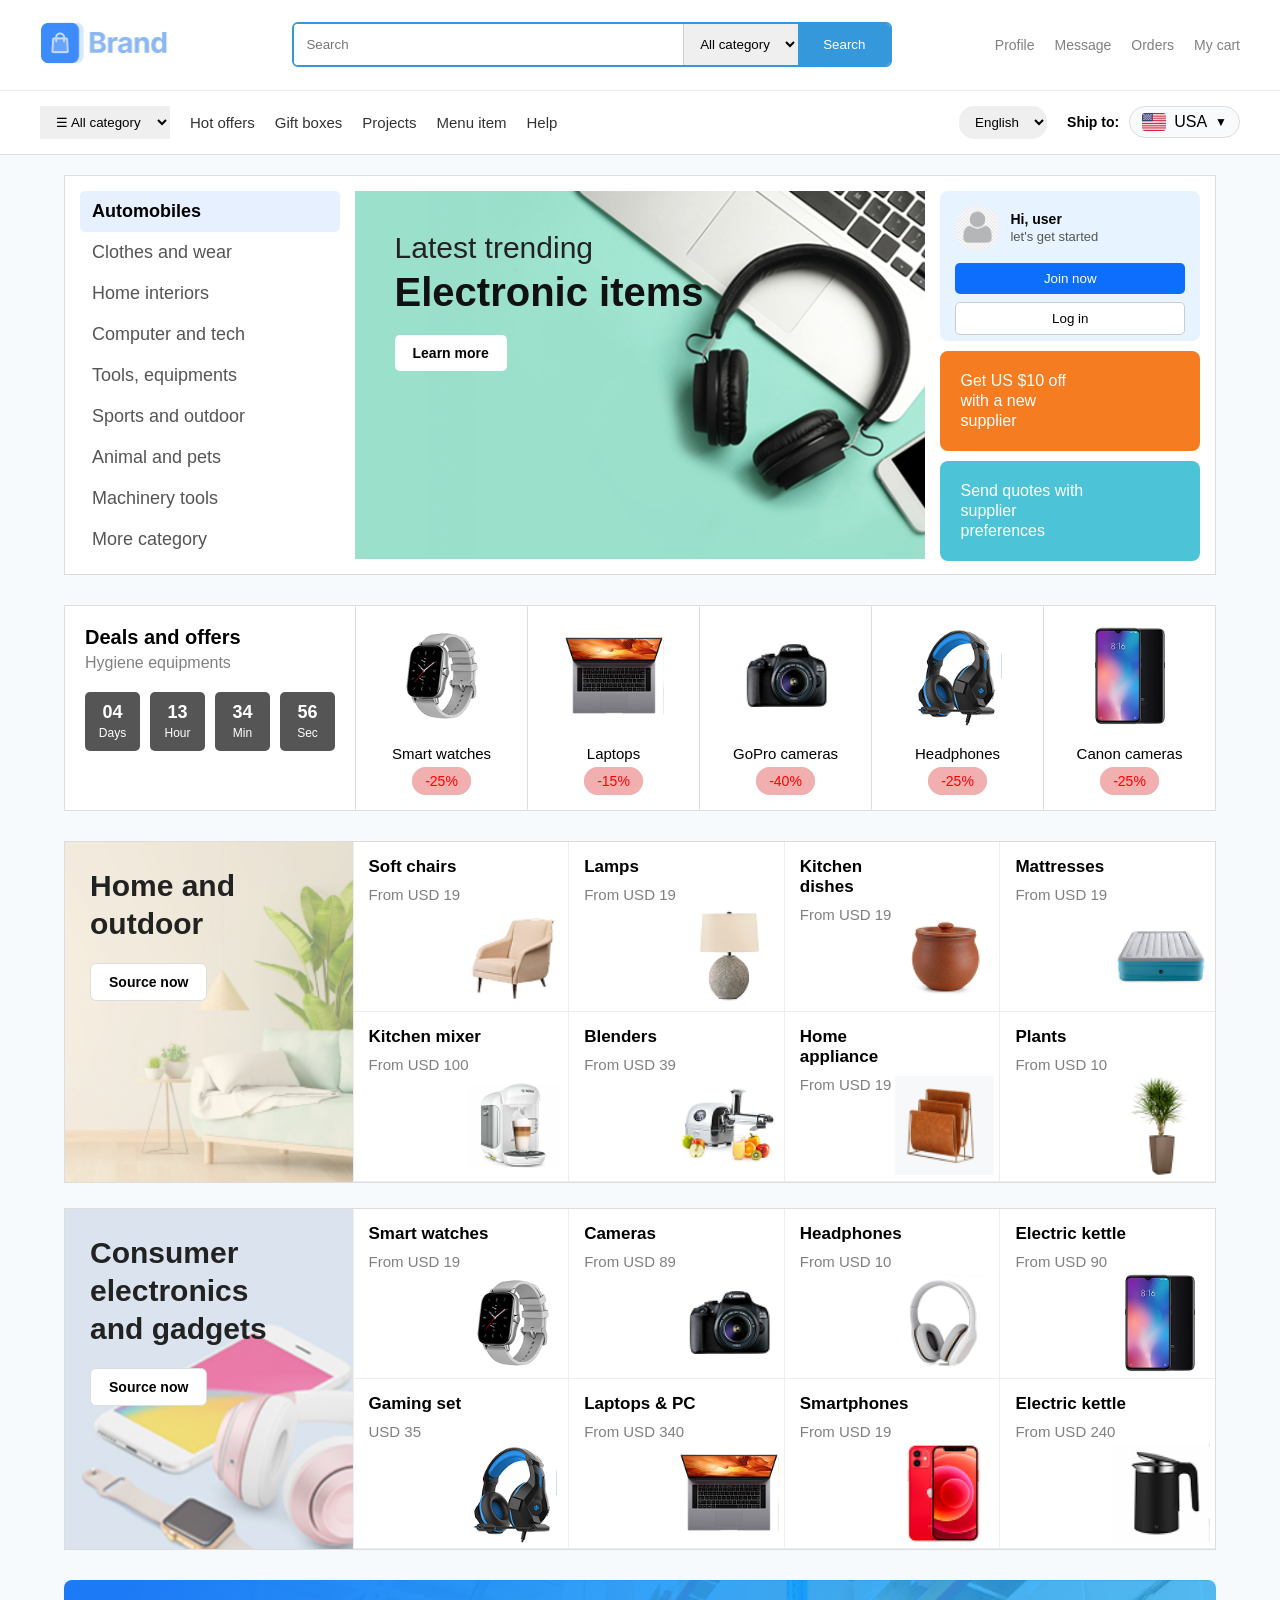
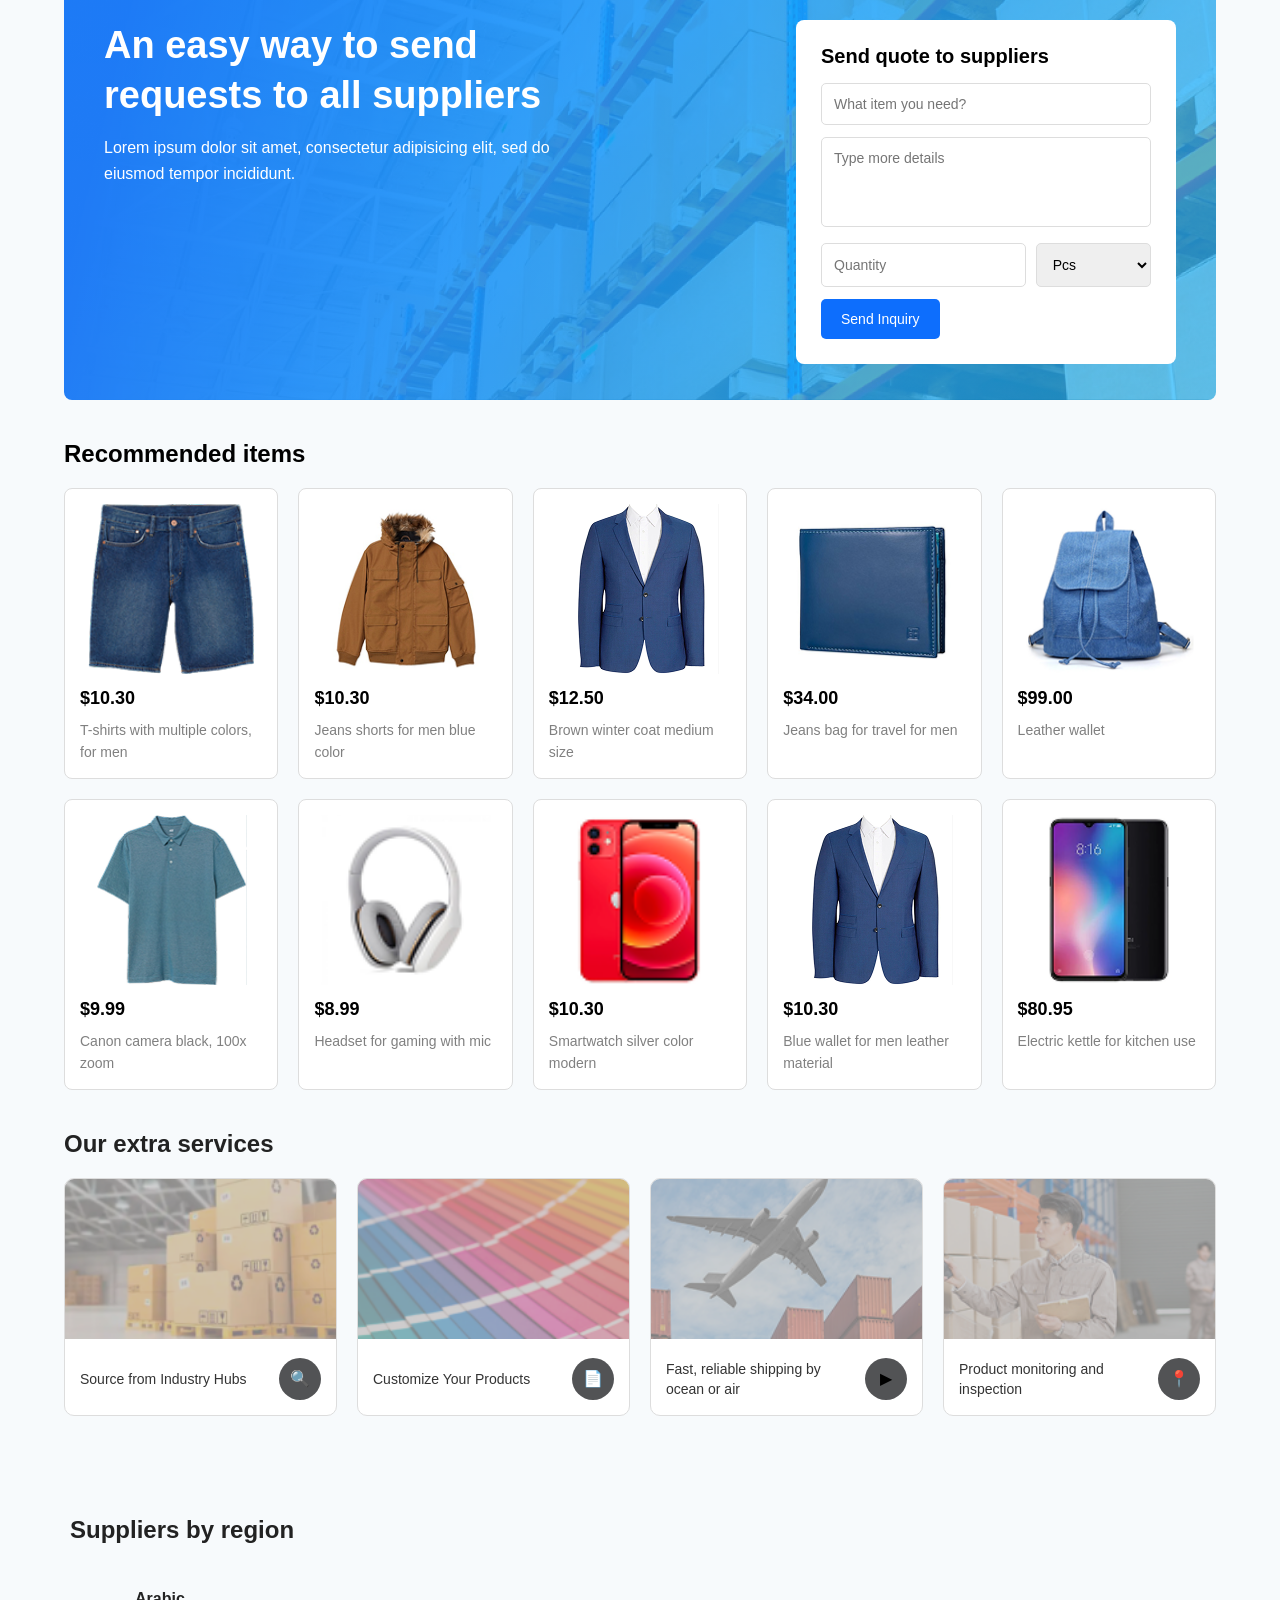
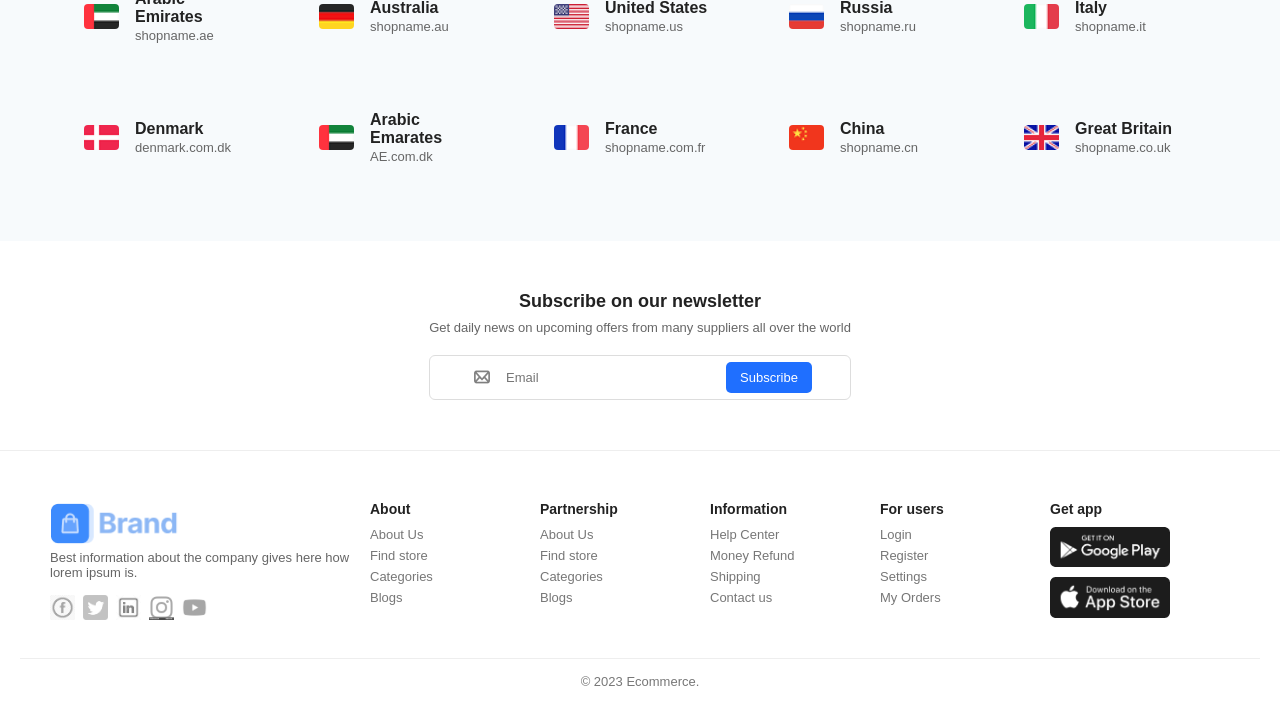
==== homepage.html @ 7c95b4b3 "Add files via upload" ====
<!doctype html>
<html lang="en">
<head>
  <meta charset="UTF-8">
  <meta name="viewport" content="width=device-width, initial-scale=1.0">
  <title>E-Commerce Website</title>

  <link rel="stylesheet" href="style.css">
</head>

<body>

<!-- =========================
     NAVBAR START
========================= -->
<nav class="navbar">

  <!-- TOP NAV -->
  <div class="top-nav">

    <!-- LOGO -->
    <div class="logo">
      <img src="./assets/Layout/Brand/logo-colored.png" alt="">
    </div>

    <!-- SEARCH -->
    <div class="search-box">
      <input type="text" placeholder="Search">

      <select>
        <option>All category</option>
        <option>Electronics</option>
        <option>Fashion</option>
      </select>

      <button>Search</button>
    </div>

    <!-- ICONS -->
    <div class="nav-icons">
      <div>Profile</div>
      <div>Message</div>
      <div>Orders</div>
      <div>My cart</div>
    </div>

  </div>

  <!-- BOTTOM NAV -->
  <div class="bottom-nav">

    <div class="menu-left">

      <select>
        <option>☰ All category</option>
      </select>

      <a href="#">Hot offers</a>
      <a href="#">Gift boxes</a>
      <a href="#">Projects</a>
      <a href="#">Menu item</a>
      <a href="#">Help</a>

    </div>

    <div class="menu-right">

      <!-- LANGUAGE -->
      <select class="lang">
        <option>English</option>
        <option>Urdu</option>
      </select>

      <!-- COUNTRY -->
      <div class="country-selector-bar">

        <span class="ship-label">Ship to:</span>

        <div class="dropdown-btn">

          <img src="./assets/Layout1/Image/flags/US@2x.png">

          <span>USA</span>

          <span class="dropdown-arrow">▼</span>

        </div>

      </div>

    </div>

  </div>

</nav>
<!-- =========================
     NAVBAR END
========================= -->

<div class="main">

<!-- =========================
     HERO SECTION
========================= -->
<section class="hero-section">

  <!-- LEFT CATEGORY -->
  <div class="categories">

    <ul>
      <li class="active">Automobiles</li>
      <li>Clothes and wear</li>
      <li>Home interiors</li>
      <li>Computer and tech</li>
      <li>Tools, equipments</li>
      <li>Sports and outdoor</li>
      <li>Animal and pets</li>
      <li>Machinery tools</li>
      <li>More category</li>
    </ul>

  </div>

  <!-- HERO BANNER -->
  <div class="hero-banner">

    <img src="./assets/Image/backgrounds/Banner-board-800x420 2.png">

    <div class="hero-banner-text">

      <h3>Latest trending</h3>

      <h1>Electronic items</h1>

      <button>Learn more</button>

    </div>

  </div>

  <!-- RIGHT SIDE -->
  <div class="side-boxes">

    <!-- USER BOX -->
    <div class="user-box">

      <div class="user-info">

        <img src="./assets/user.png">

        <div>
          <p>Hi, user</p>
          <span>let's get started</span>
        </div>

      </div>

      <button class="join-btn">Join now</button>

      <button class="login-btn">Log in</button>

    </div>

    <!-- OFFER -->
    <div class="offer-box orange">
      <p>Get US $10 off <br> with a new <br> supplier</p>
    </div>

    <div class="offer-box blue">
      <p>Send quotes with <br> supplier <br> preferences</p>
    </div>

  </div>

</section>



<!-- =========================
     DEAL SECTION
========================= -->
<section class="deals-section">

  <!-- TIMER -->
  <div class="deal-box timer-box">

    <h3>Deals and offers</h3>

    <p>Hygiene equipments</p>

    <div class="timer">

      <div class="time">
        <span>04</span>
        <small>Days</small>
      </div>

      <div class="time">
        <span>13</span>
        <small>Hour</small>
      </div>

      <div class="time">
        <span>34</span>
        <small>Min</small>
      </div>

      <div class="time">
        <span>56</span>
        <small>Sec</small>
      </div>

    </div>

  </div>

  <!-- PRODUCTS -->
  <div class="deal-box product">
    <img src="./assets/Image/tech/8.png">
    <p>Smart watches</p>
    <span>-25%</span>
  </div>

  <div class="deal-box product">
    <img src="./assets/Image/tech/image 34.png">
    <p>Laptops</p>
    <span>-15%</span>
  </div>

  <div class="deal-box product">
    <img src="./assets/Image/tech/6.png">
    <p>GoPro cameras</p>
    <span>-40%</span>
  </div>

  <div class="deal-box product">
    <img src="./assets/Image/tech/image 29.png">
    <p>Headphones</p>
    <span>-25%</span>
  </div>

  <div class="deal-box product">
    <img src="./assets/Image/tech/image 23.png">
    <p>Canon cameras</p>
    <span>-25%</span>
  </div>

</section>



<!-- =========================
     PRODUCT SECTION 1
========================= -->
<section class="product-wrapper">

  <!-- LEFT BANNER -->
  <div class="product-banner banner1">

    <div class="product-banner-content">

      <h2>Home and outdoor</h2>

      <button>Source now</button>

    </div>

  </div>

  <!-- PRODUCTS -->
  <div class="products-grid">

    <div class="product-card">
      <h4>Soft chairs</h4>
      <p>From USD 19</p>
      <img src="./assets/Image/interior/1.png">
    </div>

    <div class="product-card">
      <h4>Lamps</h4>
      <p>From USD 19</p>
      <img src="./assets/Image/interior/6.png">
    </div>

    <div class="product-card">
      <h4>Kitchen dishes</h4>
      <p>From USD 19</p>
      <img src="./assets/Image/interior/3.png">
    </div>

    <div class="product-card">
      <h4>Mattresses</h4>
      <p>From USD 19</p>
      <img src="./assets/Image/interior/image 93.png">
    </div>

    <div class="product-card">
      <h4>Kitchen mixer</h4>
      <p>From USD 100</p>
      <img src="./assets/Image/interior/8.png">
    </div>

    <div class="product-card">
      <h4>Blenders</h4>
      <p>From USD 39</p>
      <img src="./assets/Image/interior/9.png">
    </div>

    <div class="product-card">
      <h4>Home appliance</h4>
      <p>From USD 19</p>
      <img src="./assets/Image/interior/7.png">
    </div>

    <div class="product-card">
      <h4>Plants</h4>
      <p>From USD 10</p>
      <img src="./assets/Image/interior/image 89.png">
    </div>

  </div>

</section>


<section class="product-wrapper">

  <!-- LEFT BANNER -->
  <div class="product-banner banner2">

    <div class="product-banner-content">

      <h2>Consumer electronics and gadgets</h2>

      <button>Source now</button>

    </div>

  </div>

  <!-- PRODUCTS -->
  <div class="products-grid">

    <div class="product-card">
      <h4>Smart watches</h4>
      <p>From USD 19</p>
      <img src="./assets/Image/tech/8.png">
    </div>

    <div class="product-card">
      <h4>Cameras</h4>
      <p>From USD 89</p>
      <img src="./assets/Image/tech/6.png">
    </div>

    <div class="product-card">
      <h4>Headphones</h4>
      <p>From USD 10</p>
      <img src="./assets/Image/tech/image 86.png">
    </div>

    <div class="product-card">
      <h4>Electric kettle</h4>
      <p>From USD 90</p>
      <img src="./assets/Image/tech/image 23.png">
    </div>

    <div class="product-card">
      <h4>Gaming set</h4>
      <p>USD 35</p>
      <img src="./assets/Image/tech/image 29.png">
    </div>

    <div class="product-card">
      <h4>Laptops & PC</h4>
      <p>From USD 340</p>
      <img src="./assets/Image/tech/image 34.png">
    </div>

    <div class="product-card">
      <h4>Smartphones</h4>
      <p>From USD 19</p>
      <img src="./assets/Image/tech/image 33.png">
    </div>

    <div class="product-card">
      <h4>Electric kettle</h4>
      <p>From USD 240</p>
      <img src="./assets/Image/tech/image 85.png">
    </div>

  </div>

</section>
<!-- =========================
     INQUIRY SECTION
========================= -->
<section class="supplier-section">

    <!-- Left Side -->
    <div class="supplier-left">

        <h2>An easy way to send requests to all suppliers</h2>

        <p>
            Lorem ipsum dolor sit amet, consectetur adipisicing elit,
            sed do eiusmod tempor incididunt.
        </p>

    </div>

    <!-- Right Side -->
    <div class="supplier-form-box">

        <h3>Send quote to suppliers</h3>

        <input type="text" placeholder="What item you need?">

        <textarea placeholder="Type more details"></textarea>

        <div class="supplier-row">

            <input type="number" placeholder="Quantity">

            <select>
                <option>Pcs</option>
                <option>Kg</option>
                <option>Box</option>
            </select>

        </div>

        <button>Send Inquiry</button>

    </div>

</section>
<!-- =========================
     RECOMMENDED PRODUCTS
========================= -->

<section class="recommended-products">

    <h2>Recommended items</h2>

    <div class="recommended-grid">

          <div class="recommended-card">
            <img src="./assets/Layout/alibaba/Image/cloth/Bitmap (2).png">
            <h3>$10.30</h3>
            <p>T-shirts with multiple colors, for men</p>
        </div>

        <div class="recommended-card">
            <img src="./assets/Layout/alibaba/Image/cloth/2 1.png">
            <h3>$10.30</h3>
            <p>Jeans shorts for men blue color</p>
        </div>

        <div class="recommended-card">
            <img src="./assets/Layout/alibaba/Image/cloth/image 30.png">
            <h3>$12.50</h3>
            <p>Brown winter coat medium size</p>
        </div>

        <div class="recommended-card">
            <img src="./assets/Layout/alibaba/Image/cloth/image 24.png">
            <h3>$34.00</h3>
            <p>Jeans bag for travel for men</p>
        </div>

        <div class="recommended-card">
            <img src="./assets/Layout/alibaba/Image/cloth/image 26.png">
            <h3>$99.00</h3>
            <p>Leather wallet</p>
        </div>

        <div class="recommended-card">
            <img src="./assets/Layout/alibaba/Image/cloth/Bitmap.png">
            <h3>$9.99</h3>
            <p>Canon camera black, 100x zoom</p>
        </div>

        <div class="recommended-card">
            <img src="./assets/Image/tech/image 86.png">
            <h3>$8.99</h3>
            <p>Headset for gaming with mic</p>
        </div>

        <div class="recommended-card">
            <img src="./assets/Image/tech/image 33.png">
            <h3>$10.30</h3>
            <p>Smartwatch silver color modern</p>
        </div>

        <div class="recommended-card">
            <img src="./assets/Layout/alibaba/Image/cloth/image 30.png">
            <h3>$10.30</h3>
            <p>Blue wallet for men leather material</p>
        </div>

        <div class="recommended-card">
            <img src="./assets/Image/tech/image 23.png">
            <h3>$80.95</h3>
            <p>Electric kettle for kitchen use</p>
        </div>

    </div>

</section>
<!-- =========================
     SECTION 3 : EXTRA SERVICES
========================= -->

<section class="services-section">

    <h2>Our extra services</h2>

    <div class="services-grid">

        <div class="service-card">
            <img src="./assets/Image/backgrounds/Mask group.png">
            <div class="service-content">
                <p>Source from Industry Hubs</p>
                <button>🔍</button>
            </div>
        </div>

        <div class="service-card">
            <img src="./assets/Image/backgrounds/Mask group (1).png">
            <div class="service-content">
                <p>Customize Your Products</p>
                <button>📄</button>
            </div>
        </div>

        <div class="service-card">
            <img src="./assets/Image/backgrounds/image 106.png">
            <div class="service-content">
                <p>Fast, reliable shipping by ocean or air</p>
                <button>▶</button>
            </div>
        </div>

        <div class="service-card">
            <img src="./assets/Image/backgrounds/image 107.png">
            <div class="service-content">
                <p>Product monitoring and inspection</p>
                <button>📍</button>
            </div>
        </div>

    </div>

</section>

<!-- =========================
     SUPPLIER BY REGION
========================= -->
<section class="region-section">

    <h2>Suppliers by region</h2>

    <div class="region-grid">

        <div class="region-item">
            <img src="./assets/Layout1/Image/flags/AE@2x.png">
            <div>
                <span class="country">Arabic Emirates</span>
                <small>shopname.ae</small>
            </div>
        </div>

        <div class="region-item">
            <img src="./assets/Layout1/Image/flags/DE@2x.png">
            <div>
                <span class="country">Australia</span>
                <small>shopname.au</small>
            </div>
        </div>

        <div class="region-item">
            <img src="./assets/Layout1/Image/flags/US@2x.png">
            <div>
                <span class="country">United States</span>
                <small>shopname.us</small>
            </div>
        </div>

        <div class="region-item">
            <img src="./assets/Layout1/Image/flags/RU@2x.png">
            <div>
                <span class="country">Russia</span>
                <small>shopname.ru</small>
            </div>
        </div>

        <div class="region-item">
            <img src="./assets/Layout1/Image/flags/IT@2x.png">
            <div>
                <span class="country">Italy</span>
                <small>shopname.it</small>
            </div>
        </div>

        <div class="region-item">
            <img src="./assets/Layout1/Image/flags/DK@2x.png">
            <div>
                <span class="country">Denmark</span>
                <small>denmark.com.dk</small>
            </div>
        </div>
 <div class="region-item">
            <img src="./assets/Layout1/Image/flags/AE@2x.png">
            <div>
                <span class="country">Arabic Emarates</span>
                <small>AE.com.dk</small>
            </div>
        </div>
        <div class="region-item">
            <img src="./assets/Layout1/Image/flags/FR@2x.png">
            <div>
                <span class="country">France</span>
                <small>shopname.com.fr</small>
            </div>
        </div>

        <div class="region-item">
            <img src="./assets/Layout1/Image/flags/CN@2x.png">
            <div>
                <span class="country">China</span>
                <small>shopname.cn</small>
            </div>
        </div>

        <div class="region-item">
            <img src="./assets/Layout1/Image/flags/GB@2x.png">
            <div>
                <span class="country">Great Britain</span>
                <small>shopname.co.uk</small>
            </div>
        </div>

    </div>

</section>
</div>

<!-- =========================
     NEWSLETTER SECTION
========================= -->
<section class="newsletter-section">

    <div class="newsletter-box">

        <h2>Subscribe on our newsletter</h2>

        <p>
            Get daily news on upcoming offers from many suppliers all over the world
        </p>

        <div class="input-box">
            <img src="./assets/Layout1/icons/download.png" alt="mail icon">
            <input type="email" placeholder="Email">
            <button>Subscribe</button>
        </div>

    </div>

</section>
<!-- =========================
     FOOTER
========================= -->
<footer class="footer">

    <div class="footer-container">
 
        <!-- BRAND -->
        <div class="footer-col brand">
            <div class="logo">
      <img src="./assets/Layout/Brand/logo-colored.png" alt="">
    </div>
            <p>Best information about the company gives here how lorem ipsum is.</p>

            <div class="social-icons">
                <img src="./assets/Layout1/icons/fac.png">
                <img src="./assets/Layout1/icons/twi.png">
                <img src="./assets/Layout1/icons/link.png">
                <img src="./assets/Layout1/icons/insta.png">
                <img src="./assets/Layout1/icons/you.png">
            </div>
        </div>

        <!-- ABOUT -->
        <div class="footer-col">
            <h4>About</h4>
            <a href="#">About Us</a>
            <a href="#">Find store</a>
            <a href="#">Categories</a>
            <a href="#">Blogs</a>
        </div>

        <!-- PARTNERSHIP -->
        <div class="footer-col">
            <h4>Partnership</h4>
            <a href="#">About Us</a>
            <a href="#">Find store</a>
            <a href="#">Categories</a>
            <a href="#">Blogs</a>
        </div>

        <!-- INFORMATION -->
        <div class="footer-col">
            <h4>Information</h4>
            <a href="#">Help Center</a>
            <a href="#">Money Refund</a>
            <a href="#">Shipping</a>
            <a href="#">Contact us</a>
        </div>

        <!-- USERS -->
        <div class="footer-col">
            <h4>For users</h4>
            <a href="#">Login</a>
            <a href="#">Register</a>
            <a href="#">Settings</a>
            <a href="#">My Orders</a>
        </div>

        <!-- APP -->
        <div class="footer-col app">
            <h4>Get app</h4>
           <img src="./assets/Layout/Misc/Group.png">
            <img src="./assets/Layout/Misc/market-button.png">
        </div>

    </div>

    <div class="footer-bottom">
        <p>© 2023 Ecommerce.</p>
    </div>

</footer>
<script src="javascript.js"></script>

</body>
</html>
---- style.css ----
*{
    margin:0;
    padding:0;
    box-sizing:border-box;
    font-family:Arial, sans-serif;
    
}

body{
    background:#F7FAFC;
}
.main{
   background:#F7FAFC;
}
/* =========================
   NAVBAR
========================= */
.navbar{
    width:100%;
    background:white;
    border-bottom:1px solid #ddd;
}

/* TOP NAV */
.top-nav{
    display:flex;
    justify-content:space-between;
    align-items:center;
    padding:20px 40px;
}

/* LOGO */
.logo img{
    width:150px;
}

/* SEARCH */
.search-box{
    display:flex;
    width:50%;
    border:2px solid #3498db;
    border-radius:6px;
    overflow:hidden;
}

.search-box input{
    flex:1;
    padding:12px;
    border:none;
    outline:none;
}

.search-box select{
    padding:12px;
    border:none;
    border-left:1px solid #ccc;
}

.search-box button{
    padding:12px 25px;
    background:#3498db;
    color:white;
    border:none;
    cursor:pointer;
}

/* ICONS */
.nav-icons{
    display:flex;
    gap:20px;
    color:gray;
    font-size:14px;
}

/* BOTTOM NAV */
.bottom-nav{
    display:flex;
    justify-content:space-between;
    align-items:center;
    padding:15px 40px;
    border-top:1px solid #eee;
}

.menu-left,
.menu-right{
    display:flex;
    align-items:center;
    gap:20px;
}

.bottom-nav a{
    text-decoration:none;
    color:#333;
    font-size:15px;
}

/* SELECT */
select{
    padding:8px 12px;
    border:none;
    cursor:pointer;
}

/* COUNTRY */
.country-selector-bar{
    position:relative;
    display:flex;
    align-items:center;
    gap:10px;
}

.ship-label{
    font-size:14px;
    font-weight:600;
}

/* BUTTON */
.dropdown-btn{
    display:flex;
    align-items:center;
    gap:8px;
    background:#f8fafc;
    padding:6px 12px;
    border-radius:40px;
    border:1px solid #ddd;
    cursor:pointer;
}

.dropdown-btn img{
    width:24px;
    height:18px;
    object-fit:cover;
    border-radius:3px;
}

.dropdown-arrow{
    font-size:12px;
}

/* MENU */
.dropdown-menu{
    position:absolute;
    top:110%;
    right:0;
    background:white;
    border:1px solid #ddd;
    border-radius:10px;
    width:180px;
    display:none;
    box-shadow:0 4px 10px rgba(0,0,0,0.1);
    z-index:1000;
}

.dropdown-menu.show{
    display:block;
}

/* OPTION */
.flag-option{
    display:flex;
    align-items:center;
    gap:10px;
    padding:10px;
    cursor:pointer;
}

.flag-option:hover{
    background:#f2f2f2;
}

.flag-option img{
    width:24px;
    height:18px;
}

.lang{
    border-radius:15px;
}

/* =========================
   HERO SECTION
========================= */
.hero-section{
    height:400px;
    width:90%;
    margin:20px auto;
    display:flex;
    gap:15px;
    background:#fff;
    padding:15px;
    border:1px solid #ddd;
}

/* LEFT CATEGORY */
.categories{
    width:25%;
}

.categories ul{
    list-style:none;
}

.categories ul li{
    padding:10px 12px;
    font-size:18px;
    color:#555;
    cursor:pointer;
    border-radius:5px;
    transition:0.3s;
}

.categories ul li:hover{
    background:#f2f2f2;
}

.categories ul li.active{
    background:#e7f0ff;
    color:#000;
    font-weight:800;
}

/* HERO CENTER BANNER */
.hero-banner{
    width:55%;
    position:relative;
}

.hero-banner img{
    width:100%;
    height:100%;
    object-fit:cover;
}

.hero-banner-text{
    position:absolute;
    top:40px;
    left:40px;
}

.hero-banner-text h3{
    font-size:30px;
    font-weight:400;
    color:#222;
}

.hero-banner-text h1{
    font-size:40px;
    font-weight:bold;
    color:#111;
    margin:5px 0 20px;
}

.hero-banner-text button{
    padding:10px 18px;
    border:none;
    background:#fff;
    font-size:14px;
    border-radius:5px;
    cursor:pointer;
    font-weight:600;
}

/* RIGHT SIDE */
.side-boxes{
    width:25%;
    display:flex;
    flex-direction:column;
    gap:10px;
}

/* USER BOX */
.user-box{
    background:#e7f3ff;
    padding:15px;
    border-radius:8px;
    height:150px;
}

.user-info{
    display:flex;
    align-items:center;
    gap:10px;
    margin-bottom:12px;
}

.user-info img{
    width:45px;
    height:45px;
    border-radius:50%;
}

.user-info p{
    font-weight:600;
    font-size:14px;
}

.user-info span{
    font-size:13px;
    color:#555;
}

.join-btn{
    width:100%;
    padding:8px;
    background:#0d6efd;
    color:white;
    border:none;
    border-radius:5px;
    margin-bottom:8px;
    cursor:pointer;
}

.login-btn{
    width:100%;
    padding:8px;
    background:white;
    border:1px solid #ccc;
    border-radius:5px;
    cursor:pointer;
}

/* OFFER BOXES */
.offer-box{
    padding:20px;
    border-radius:8px;
    color:white;
    font-size:16px;
    line-height:20px;
    font-weight:500;
}

.orange{
    background:#f57c20;
}

.blue{
    background:#4dc3d8;
}

/* =========================
   DEAL SECTION
========================= */
.deals-section{
    width:90%;
    margin:30px auto;
    display:flex;
    border:1px solid #ddd;
    background:#fff;
}

/* BOXES */
.deal-box{
    flex:1;
    border-right:1px solid #ddd;
    padding:20px;
    text-align:center;
}

.deal-box:last-child{
    border-right:none;
}

/* TIMER BOX */
.timer-box{
    text-align:left;
}

.timer-box h3{
    font-size:20px;
    margin-bottom:5px;
}

.timer-box p{
    color:gray;
    margin-bottom:20px;
}

/* TIMER */
.timer{
    display:flex;
    gap:10px;
}

.time{
    background:#555;
    color:white;
    padding:10px;
    border-radius:5px;
    text-align:center;
    min-width:55px;
}

.time span{
    display:block;
    font-size:18px;
    font-weight:bold;
}

.time small{
    font-size:12px;
}

/* PRODUCTS */
.product img{
    width:100px;
    height:100px;
    object-fit:contain;
    margin-bottom:15px;
}

.product p{
    font-size:15px;
    margin-bottom:10px;
}

/* DISCOUNT */
.product span{
    background:#f1afaf;
    color:red;
    padding:5px 12px;
    border-radius:20px;
    font-size:14px;
    border:1px solid #f1afaf;
}

/* =========================
   PRODUCT SECTION
========================= */
.product-wrapper{
    width:90%;
    margin:25px auto;
    display:flex;
    background:white;
    border:1px solid #ddd;
}

/* LEFT PRODUCT BANNER */
.product-banner{
    width:25%;
    padding:25px;
    background-size:cover;
    background-position:center;
    background-repeat:no-repeat;
    min-height:340px;
}

/* BACKGROUND IMAGES */
.banner1{
    background-image:url("./assets/Image/backgrounds/Group 969.png");
}

.banner2{
    background-image:url("./assets/Image/backgrounds/image 98.png");
}

/* BANNER CONTENT */
.product-banner-content h2{
    font-size:30px;
    color:#222;
    width:200px;
    margin-bottom:20px;
    line-height:38px;
}

.product-banner-content button{
    padding:10px 18px;
    border:1px solid #ddd;
    background:white;
    border-radius:6px;
    font-size:14px;
    font-weight:600;
    cursor:pointer;
}

/* GRID */
.products-grid{
    width:75%;
    display:grid;
    grid-template-columns:repeat(4,1fr);
}

/* CARD */
.product-card{
    position:relative;
    padding:15px;
    border-left:1px solid #eee;
    border-bottom:1px solid #eee;
    height:170px;
    overflow:hidden;
}

.product-card h4{
    font-size:17px;
    margin-bottom:8px;
    width:120px;
}

.product-card p{
    font-size:15px;
    color:gray;
    line-height:20px;
}

/* IMAGE */
.product-card img{
    width:100px;
    height:100px;
    object-fit:contain;
    position:absolute;
    right:5px;
    bottom:5px;
}
/* =========================
   SUPPLIER SECTION CSS
========================= */

.supplier-section{
    width:90%;
    height:420px;
    margin:30px auto;
    padding:40px;
    border-radius:8px;

    /* BACKGROUND IMAGE + BLUE OVERLAY */
    background:
    linear-gradient(
        rgba(0,119,255,0.35),
        rgba(0,119,255,0.25)
    ),
    url("./assets/Image/backgrounds/Group\ 982.png");

    background-size:cover;
    background-position:center;
    background-repeat:no-repeat;

    display:flex;
    justify-content:space-between;
    align-items:flex-start;
}

/* LEFT SIDE */
.supplier-left{
    width:45%;
    color:white;
}

.supplier-left h2{
    font-size:38px;
    margin-bottom:15px;
    line-height:50px;
}

.supplier-left p{
    font-size:16px;
    line-height:26px;
}

/* FORM BOX */
.supplier-form-box{
    width:380px;
    background:white;
    padding:25px;
    border-radius:8px;
}

.supplier-form-box h3{
    margin-bottom:15px;
    font-size:20px;
}

.supplier-form-box input,
.supplier-form-box textarea,
.supplier-form-box select{
    width:100%;
    padding:12px;
    border:1px solid #ddd;
    border-radius:5px;
    margin-bottom:12px;
    font-size:14px;
}

.supplier-form-box textarea{
    height:90px;
    resize:none;
}

/* INPUT ROW */
.supplier-row{
    display:flex;
    gap:10px;
}

.supplier-row input{
    flex:2;
}

.supplier-row select{
    flex:1;
}

/* BUTTON */
.supplier-form-box button{
    background:#0d6efd;
    color:white;
    border:none;
    padding:12px 20px;
    border-radius:5px;
    cursor:pointer;
    font-size:14px;
}

/* =========================
   RECOMMENDED PRODUCTS CSS
========================= */

.recommended-products{
    width:90%;
    margin:40px auto;
}

.recommended-products h2{
    margin-bottom:20px;
    font-size:24px;
}

.recommended-grid{
    display:grid;
    grid-template-columns:repeat(5,1fr);
    gap:20px;
}

/* CARD */
.recommended-card{
    background:white;
    border:1px solid #ddd;
    border-radius:8px;
    padding:15px;
    transition:0.3s;
}

.recommended-card:hover{
    transform:translateY(-5px);
}

/* IMAGE */
.recommended-card img{
    width:100%;
    height:170px;
    object-fit:contain;
}

/* PRICE */
.recommended-card h3{
    margin:10px 0;
    font-size:18px;
}

/* TEXT */
.recommended-card p{
    font-size:14px;
    color:gray;
    line-height:22px;
}
/* =========================
   SECTION 3 : EXTRA SERVICES (UPDATED)
========================= */

.services-section{
    width:90%;
    margin:40px auto;
}

.services-section h2{
    margin-bottom:20px;
    font-size:24px;
    color:#222;
}

/* GRID */
.services-grid{
    display:grid;
    grid-template-columns:repeat(4, 1fr);
    gap:20px;
}

/* CARD */
.service-card{
    background:white;
    border:1px solid #ddd;
    border-radius:10px;
    overflow:hidden;
    transition:0.3s;
}

.service-card:hover{
    transform:translateY(-4px);
    box-shadow:0 5px 15px rgba(0,0,0,0.08);
}

/* IMAGE */
.service-card img{
    width:100%;
    height:160px;
    object-fit:cover;
     filter:brightness(0.65);
    
}

/* CONTENT */
.service-content{
    padding:15px;
    display:flex;
    justify-content:space-between;
    align-items:center;
    gap:10px;
}

.service-content p{
    width:70%;
    font-size:14px;
    line-height:20px;
    color:#333;
}

/* BUTTON */
.service-content button{
    width:42px;
    height:42px;
    border:none;
    border-radius:50%;
    background:#525355;
    cursor:pointer;
    font-size:16px;
    transition:0.3s;
}

.service-content button:hover{
    background:#cfe4ff;
}
/* =========================
   SUPPLIER BY REGION (PREMIUM BIG STYLE)
========================= */
.region-section{
    width:100%;
   
    padding:60px 0;
}

.region-section h2{
    max-width:1180px;
    margin:0 auto 30px auto;
    padding:0 20px;
    font-size:24px;
    font-weight:700;
    color:#222;
}

/* GRID */
.region-grid{
    max-width:1180px;
    margin:0 auto;
    padding:0 20px;

    display:grid;
    grid-template-columns:repeat(5, 1fr);
    gap:35px;
}

/* ITEM (CARD LOOK) */
.region-item{
    display:flex;
    align-items:center;
    gap:16px;

    padding:16px 14px;
   
    
    transition:0.2s ease;
}

/* optional hover (soft) */
.region-item:hover{
    transform:translateY(-2px);
    box-shadow:0 6px 18px rgba(0,0,0,0.08);
}

/* FLAG */
.region-item img{
    width:35px;
    height:25px;
    object-fit:cover;
    border-radius:4px;
}

/* TEXT */
.country{
    display:block;
    font-size:16px;
    font-weight:600;
    color:#222;
}

.region-item small{
    font-size:13px;
    color:#666;
}

/* =========================
   NEWSLETTER SECTION (CLEAN BAR STYLE)
========================= */
.newsletter-section{
    width:100%;
    background:white;
    padding:50px 20px;
    display:flex;
    justify-content:center;
    align-items:center;
}

/* CENTER BOX */
.newsletter-box{
    text-align:center;
    max-width:700px;
}

/* TITLE */
.newsletter-box h2{
    font-size:18px;
    font-weight:600;
    color:#222;
    margin-bottom:8px;
}

/* TEXT */
.newsletter-box p{
    font-size:13px;
    color:#666;
    margin-bottom:20px;
}

/* INPUT AREA */
.input-box{
    display:flex;
    justify-content:center;
    align-items:center;
    gap:8px;

}

/* INPUT WRAPPER LOOK */
.input-box{
    background: white;
    padding:6px;
    border-radius:6px;
    border:1px solid #ddd;
}

/* ICON */
.input-box img{
    width:16px;
    height:16px;
    margin-left:6px;
}

/* INPUT */
.input-box input{
    border:none;
    outline:none;
    padding:8px;
    width:220px;
    font-size:13px;
}

/* BUTTON */
.input-box button{
    background:#1f6fff;
    color:#fff;
    border:none;
    padding:8px 14px;
    border-radius:5px;
    font-size:13px;
    cursor:pointer;
    transition:0.2s;
}

/* BUTTON HOVER */
.input-box button:hover{
    background:#0f56e0;
}

/* =========================
   FOOTER
========================= */
.footer{
    background:#fff;
    padding:50px 20px 20px;
    border-top:1px solid #eee;
}

/* MAIN CONTAINER */
.footer-container{
    max-width:1180px;
    margin:0 auto;
    display:grid;
    grid-template-columns:2fr 1fr 1fr 1fr 1fr 1.2fr;
    gap:20px;
}

/* BRAND */
.footer-col h3{
    font-size:18px;
    margin-bottom:10px;
}

.footer-col p{
    font-size:13px;
    color:#666;
    margin-bottom:15px;
}

/* SOCIAL ICONS */
.social-icons{
    display:flex;
    gap:8px;
}

.social-icons img{
    width:25px;
    height:25px;
    opacity:0.7;
    cursor:pointer;
}

.social-icons img:hover{
    opacity:1;
}

/* LINKS */
.footer-col h4{
    font-size:14px;
    margin-bottom:10px;
    color:#222;
}

.footer-col a{
    display:block;
    font-size:13px;
    color:#777;
    text-decoration:none;
    margin-bottom:6px;
}

.footer-col a:hover{
    color:#000;
}

/* APP */
.app img{
    width:120px;
    margin-bottom:10px;
    display:block;
    cursor:pointer;
}

/* BOTTOM */
.footer-bottom{
    text-align:center;
    margin-top:30px;
    padding-top:15px;
    border-top:1px solid #eee;
    font-size:13px;
    color:#777;
}
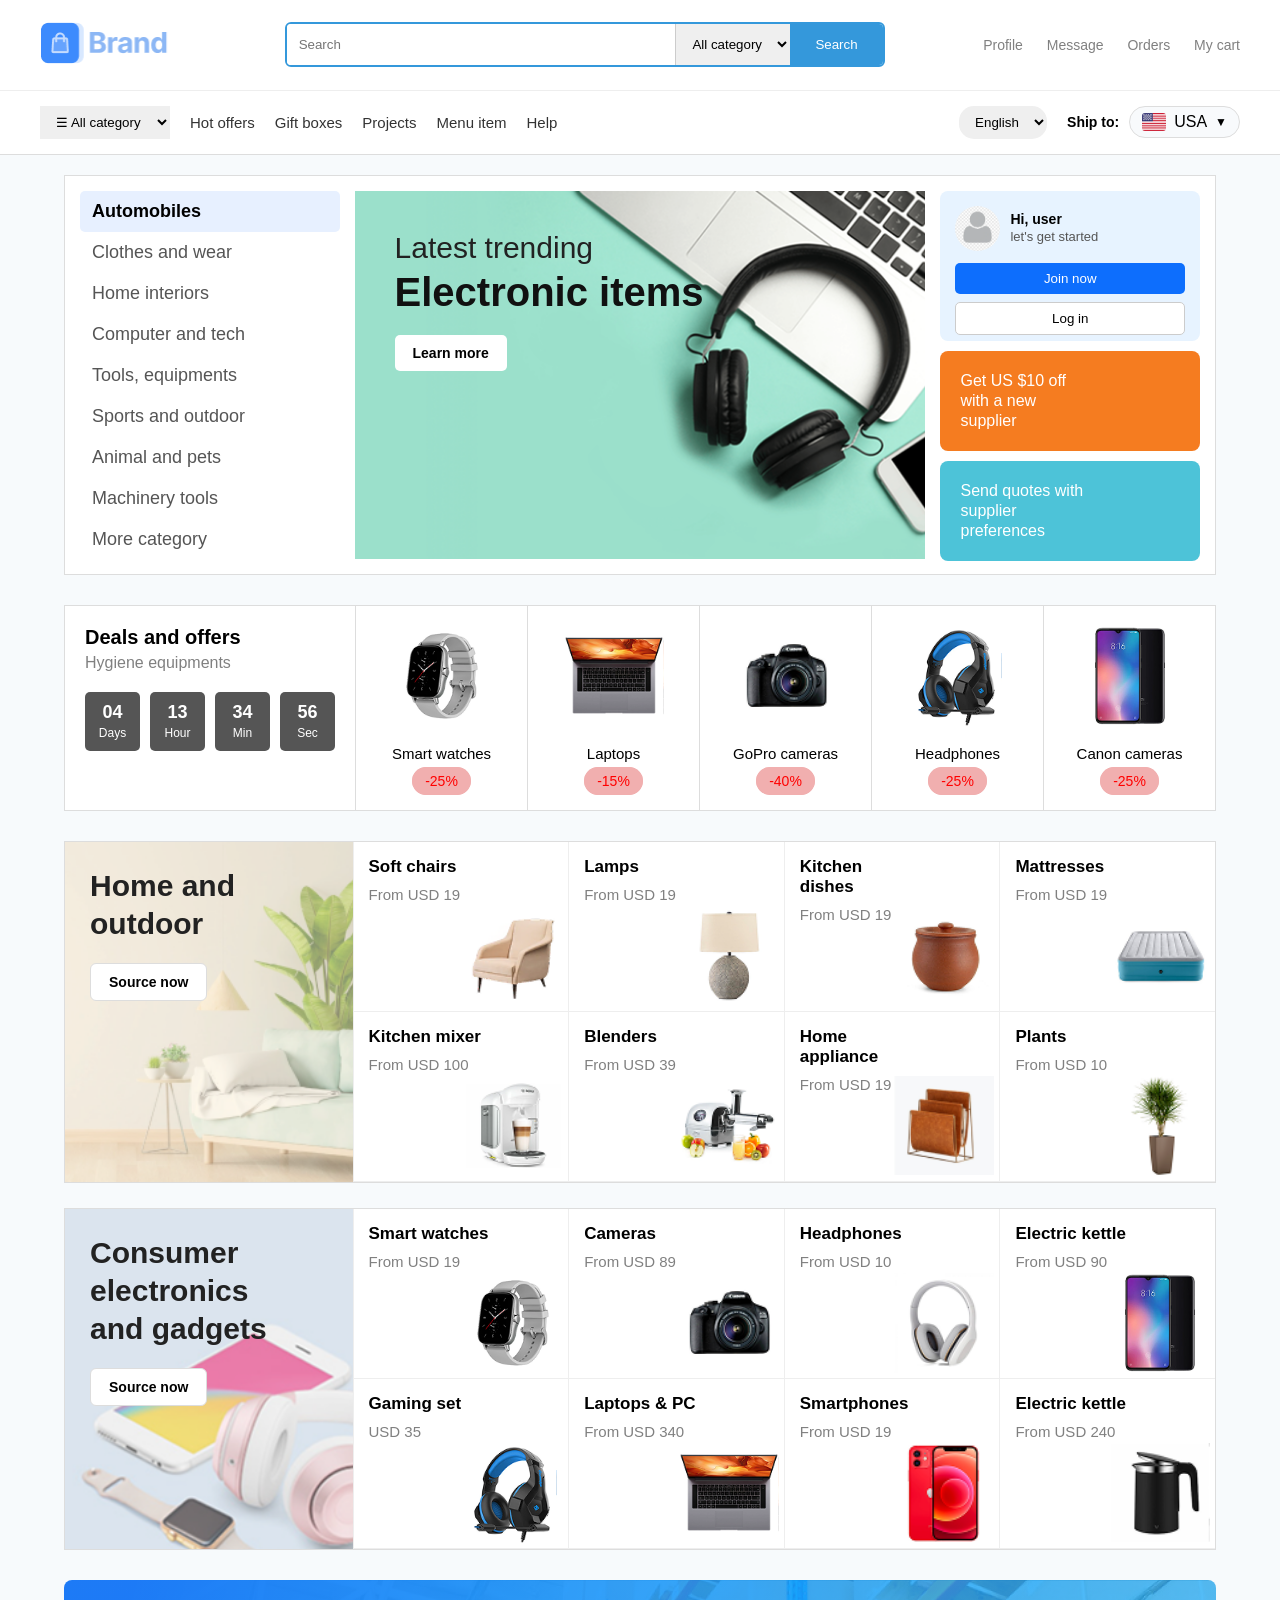
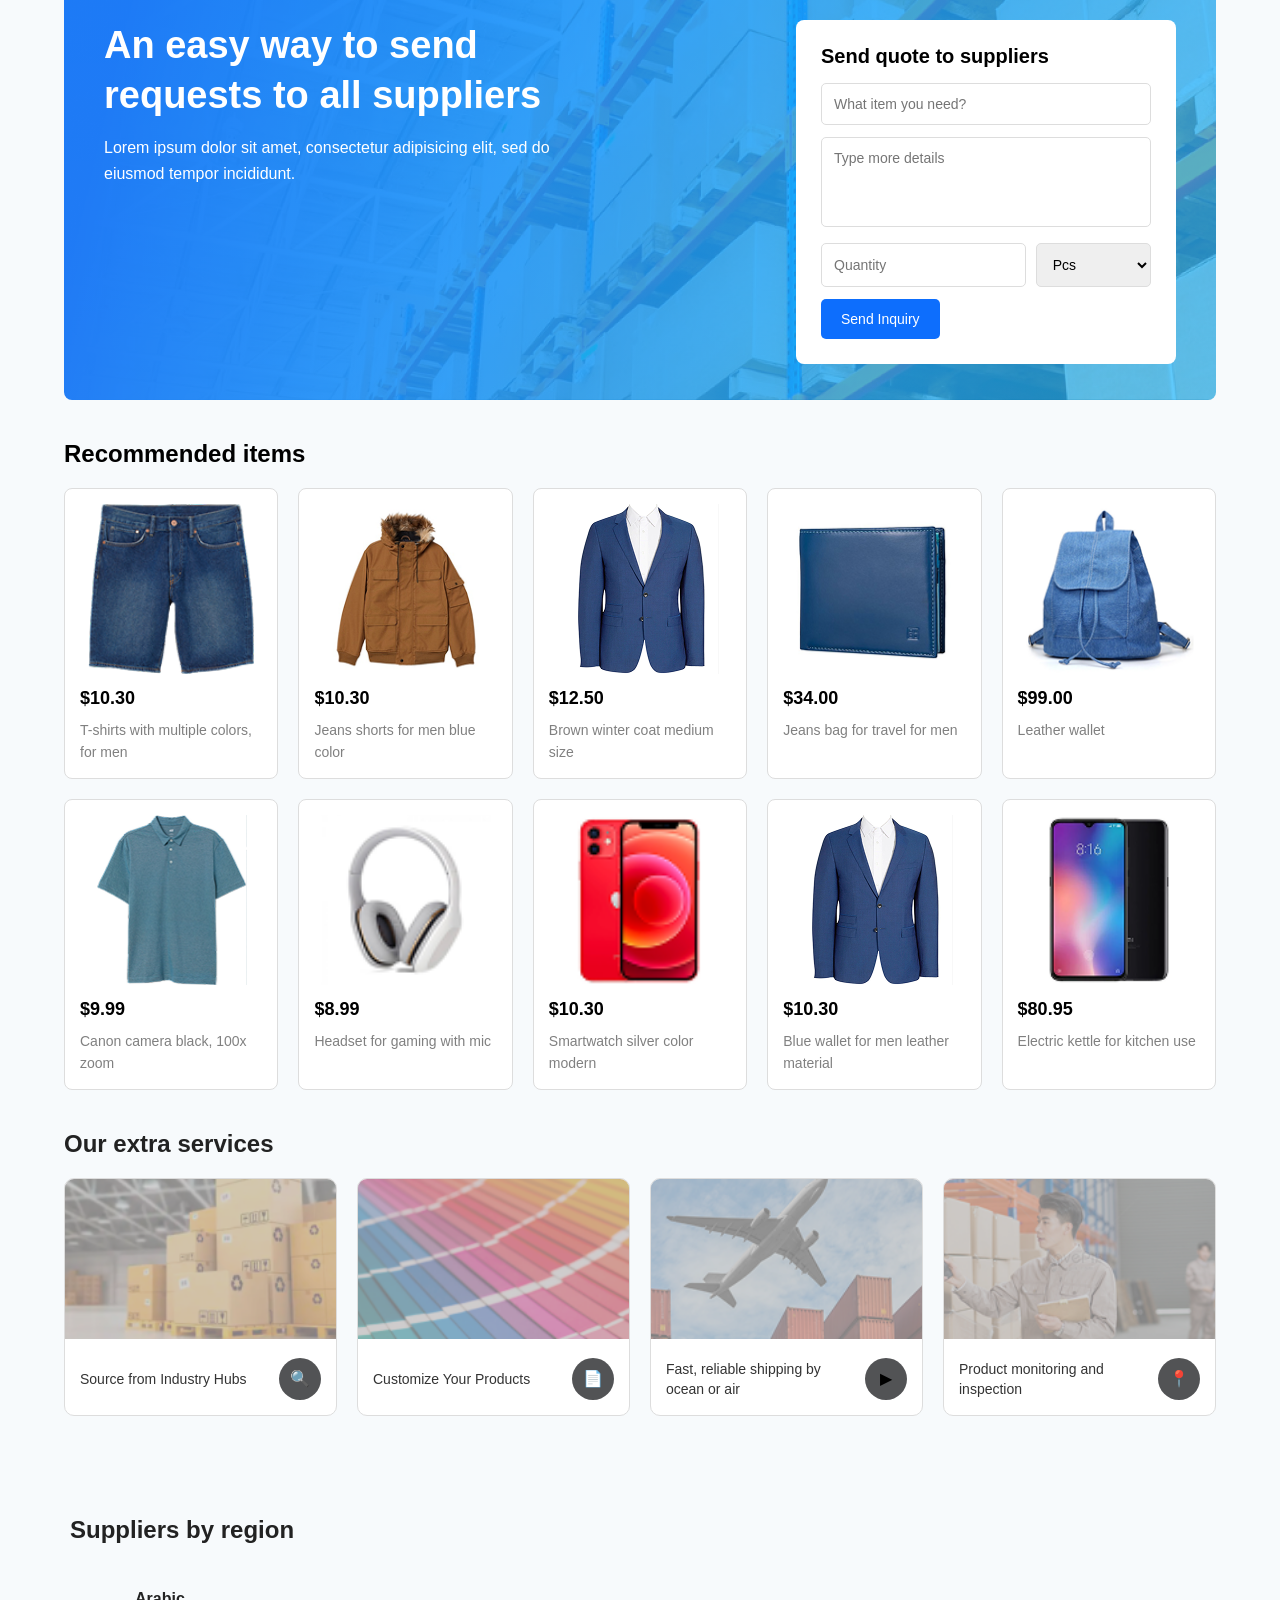
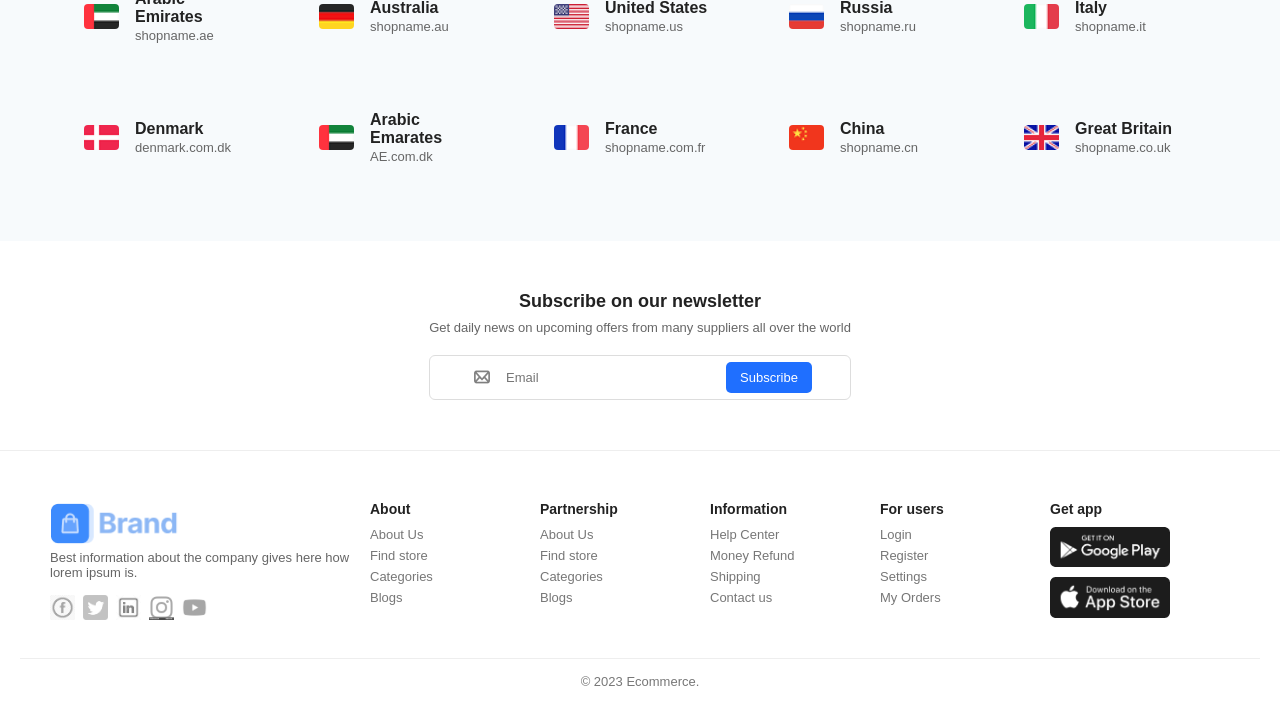
==== commit a65e6247: "Update homepage.html" ====
--- a/homepage.html
+++ b/homepage.html
@@ -38,11 +38,28 @@
 
     <!-- ICONS -->
     <div class="nav-icons">
-      <div>Profile</div>
-      <div>Message</div>
-      <div>Orders</div>
-      <div>My cart</div>
-    </div>
+
+        <div class="icon-item">
+          <img src="./assets/nav/prof.jfif" alt="">
+          <span>Profile</span>
+        </div>
+
+        <div class="icon-item">
+          <img src="./assets/nav/mess.png" alt="">
+          <span>Message</span>
+        </div>
+
+        <div class="icon-item">
+          <img src="./assets/nav/order.jfif" alt="">
+          <span>Orders</span>
+        </div>
+
+        <div class="icon-item">
+          <img src="./assets/nav/cart.png" alt="">
+          <span>My cart</span>
+        </div>
+
+      </div>
 
   </div>
 
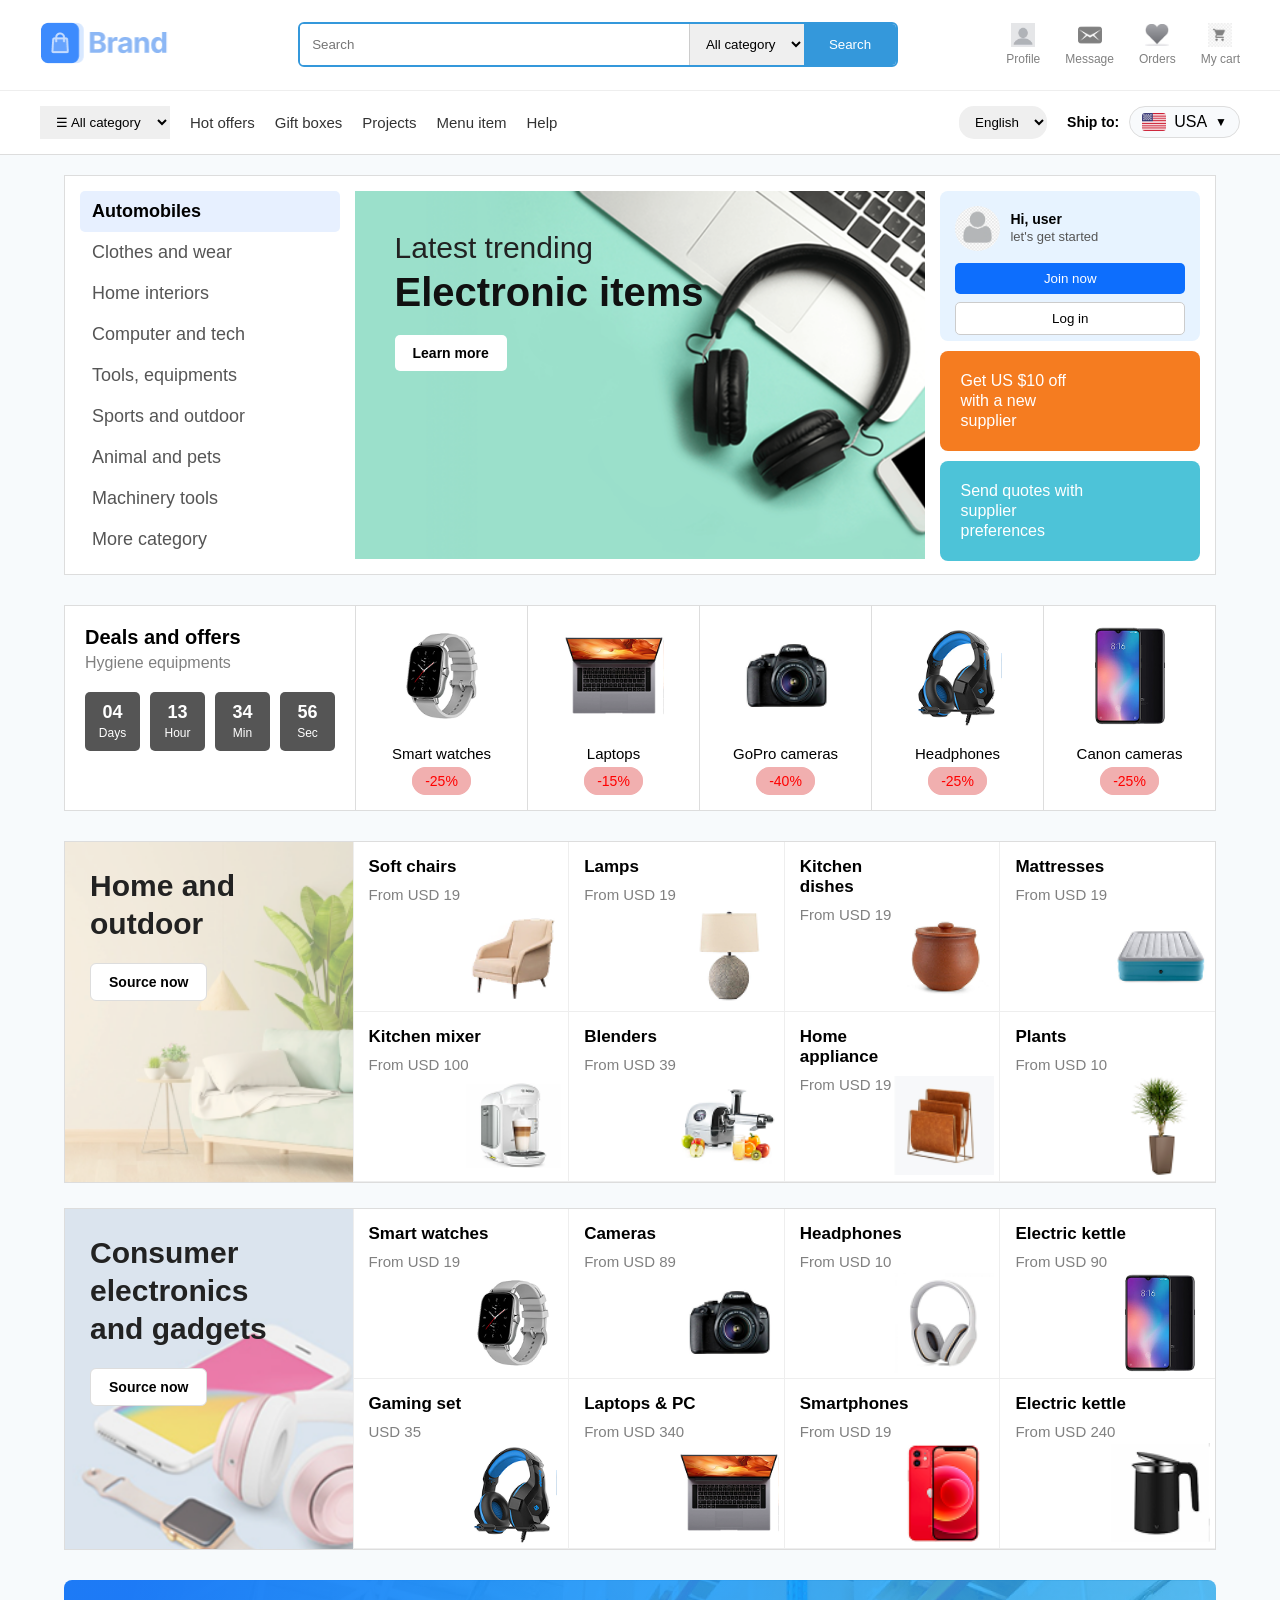
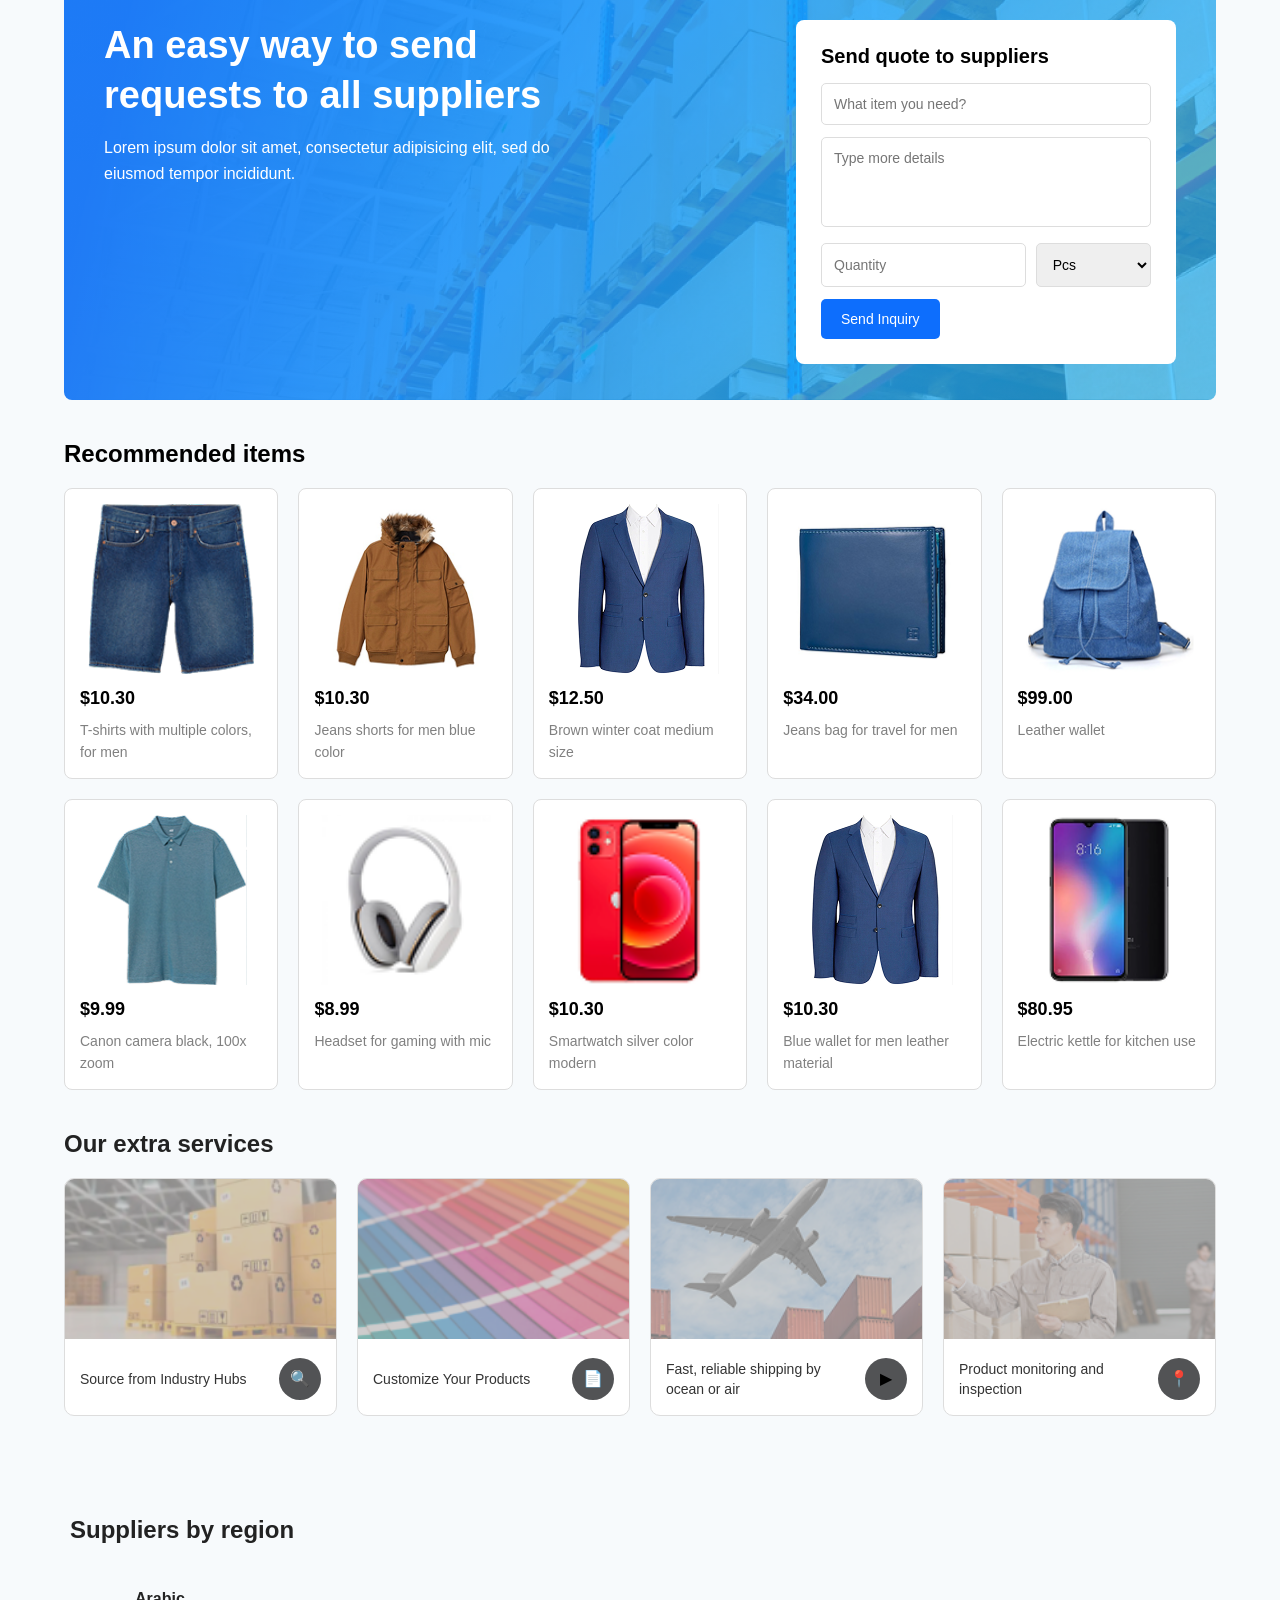
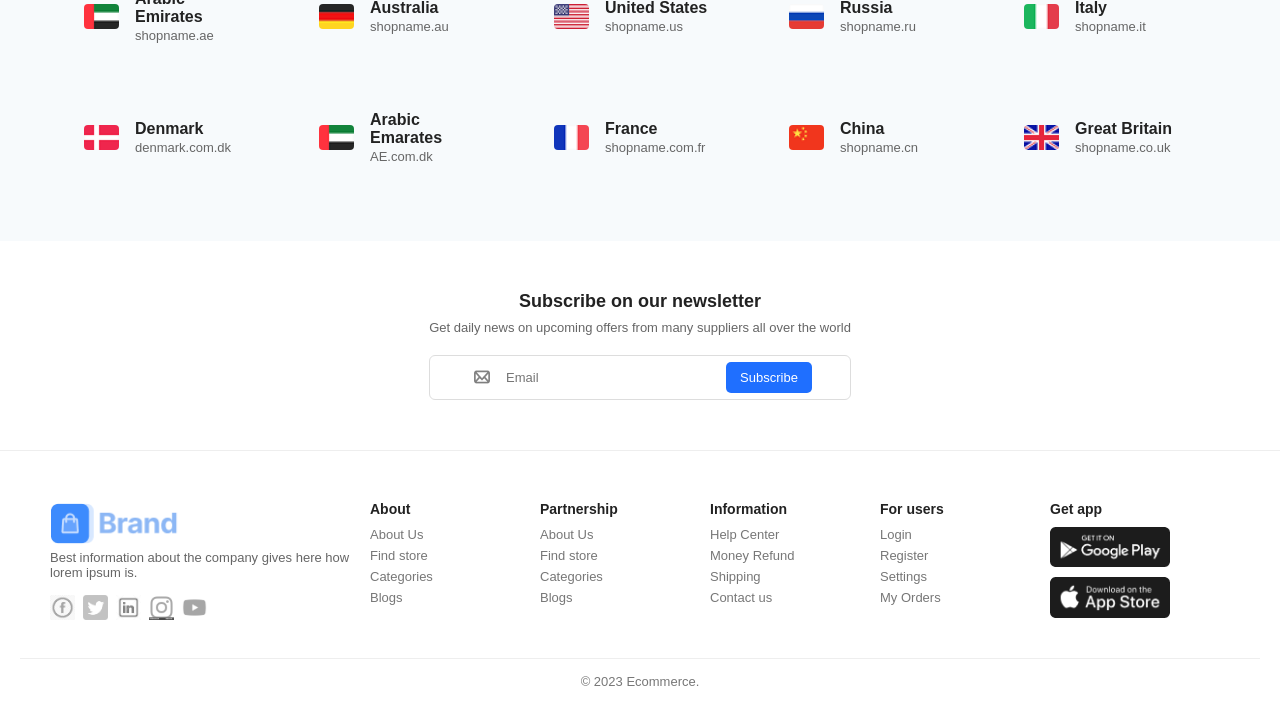
==== commit d5fcb740: "Update homepage.html" ====
--- a/homepage.html
+++ b/homepage.html
@@ -7,7 +7,276 @@
 
   <link rel="stylesheet" href="style.css">
 </head>
-
+<script>
+        document.addEventListener("DOMContentLoaded", () => {
+
+            const minSlider = document.getElementById("minSlider");
+            const maxSlider = document.getElementById("maxSlider");
+
+            const minPrice = document.getElementById("minPrice");
+            const maxPrice = document.getElementById("maxPrice");
+
+            function updateSlider() {
+
+                let minVal = parseInt(minSlider.value);
+                let maxVal = parseInt(maxSlider.value);
+
+                if (minVal >= maxVal) {
+                    minSlider.value = maxVal - 100;
+                    minVal = maxVal - 100;
+                }
+
+                minPrice.value = "$" + minVal;
+                maxPrice.value = "$" + maxVal;
+            }
+
+            minSlider.addEventListener("input", updateSlider);
+            maxSlider.addEventListener("input", updateSlider);
+
+            updateSlider();
+        });
+
+
+        document.addEventListener("DOMContentLoaded", function () {
+
+            document.querySelectorAll(".filter-header").forEach(header => {
+                header.addEventListener("click", function () {
+                    this.parentElement.classList.toggle("active");
+                });
+            });
+
+        });
+        document.addEventListener("DOMContentLoaded", function () {
+
+            const countries = [
+                {
+                    code: "AE",
+                    name: "UAE",
+                    flag: "./assets/Layout1/Image/flags/AE@2x.png"
+                },
+
+                {
+                    code: "CN",
+                    name: "China",
+                    flag: "./assets/Layout1/Image/flags/CN@2x.png"
+                },
+
+                {
+                    code: "DE",
+                    name: "Germany",
+                    flag: "./assets/Layout1/Image/flags/DE@2x.png"
+                },
+
+                {
+                    code: "DK",
+                    name: "Denmark",
+                    flag: "./assets/Layout1/Image/flags/DK@2x.png"
+                },
+
+                {
+                    code: "FR",
+                    name: "France",
+                    flag: "./assets/Layout1/Image/flags/FR@2x.png"
+                },
+
+                {
+                    code: "GB",
+                    name: "UK",
+                    flag: "./assets/Layout1/Image/flags/GB@2x.png"
+                },
+
+                {
+                    code: "IT",
+                    name: "Italy",
+                    flag: "./assets/Layout1/Image/flags/IT@2x.png"
+                },
+
+                {
+                    code: "RU",
+                    name: "Russia",
+                    flag: "./assets/Layout1/Image/flags/RU@2x.png"
+                },
+
+                {
+                    code: "US",
+                    name: "USA",
+                    flag: "./assets/Layout1/Image/flags/US@2x.png"
+                }
+            ];
+
+
+            const dropdownBtn = document.getElementById("dropdownBtn");
+            const dropdownMenu = document.getElementById("dropdownMenu");
+
+            const selectedFlag =
+                document.getElementById("selectedFlag");
+
+            const selectedCountry =
+                document.getElementById("selectedCountry");
+
+            const selectedCountryCode =
+                document.getElementById("selectedCountryCode");
+
+
+            // CREATE OPTIONS
+            countries.forEach(country => {
+
+                const option = document.createElement("div");
+
+                option.classList.add("flag-option");
+
+                option.innerHTML = `
+      <img src="${country.flag}" alt="${country.name}">
+      <span>${country.name}</span>
+    `;
+
+                // CLICK EVENT
+                option.addEventListener("click", () => {
+
+                    selectedFlag.src = country.flag;
+
+                    selectedCountry.textContent = country.name;
+
+                    selectedCountryCode.value = country.code;
+
+                    dropdownMenu.classList.remove("show");
+
+                });
+
+                dropdownMenu.appendChild(option);
+
+            });
+
+
+            // OPEN/CLOSE MENU
+            dropdownBtn.addEventListener("click", (e) => {
+
+                e.stopPropagation();
+
+                dropdownMenu.classList.toggle("show");
+
+            });
+
+
+            // CLOSE IF CLICK OUTSIDE
+            document.addEventListener("click", () => {
+
+                dropdownMenu.classList.remove("show");
+
+            });
+
+        });
+        
+  // OPEN/CLOSE MENU
+  dropdownBtn.addEventListener("click", (e) => {
+
+    e.stopPropagation();
+
+    dropdownMenu.classList.toggle("show");
+
+  });
+
+
+  // CLOSE IF CLICK OUTSIDE
+  document.addEventListener("click", () => {
+
+    dropdownMenu.classList.remove("show");
+
+  });
+
+
+// SELECT CATEGORY FUNCTIONALITY
+
+const items = document.querySelectorAll(".categories ul li");
+
+items.forEach(item => {
+
+    item.addEventListener("click", () => {
+
+        // remove active class from all
+        items.forEach(li => {
+            li.classList.remove("active");
+        });
+
+        // add active class to clicked item
+        item.classList.add("active");
+
+    });
+
+});
+
+
+document.addEventListener("DOMContentLoaded", () => {
+
+    const minSlider = document.getElementById("minSlider");
+    const maxSlider = document.getElementById("maxSlider");
+
+    const minPrice = document.getElementById("minPrice");
+    const maxPrice = document.getElementById("maxPrice");
+
+    function updateSlider() {
+
+        let minVal = parseInt(minSlider.value);
+        let maxVal = parseInt(maxSlider.value);
+
+        if (minVal >= maxVal) {
+            minSlider.value = maxVal - 100;
+            minVal = maxVal - 100;
+        }
+
+        minPrice.value = "$" + minVal;
+        maxPrice.value = "$" + maxVal;
+    }
+
+    minSlider.addEventListener("input", updateSlider);
+    maxSlider.addEventListener("input", updateSlider);
+
+    updateSlider();
+});
+
+
+document.addEventListener("DOMContentLoaded", function () {
+
+    document.querySelectorAll(".filter-header").forEach(header => {
+        header.addEventListener("click", function () {
+            this.parentElement.classList.toggle("active");
+        });
+    });
+
+});
+// Dropdown toggle
+document.querySelectorAll(".filter-header").forEach(header => {
+header.addEventListener("click", () => {
+header.parentElement.classList.toggle("active");
+});
+});
+
+// Slider
+const minSlider = document.getElementById("minSlider");
+const maxSlider = document.getElementById("maxSlider");
+
+const minPrice = document.getElementById("minPrice");
+const maxPrice = document.getElementById("maxPrice");
+
+function updateSlider() {
+
+let minVal = parseInt(minSlider.value);
+let maxVal = parseInt(maxSlider.value);
+
+if (minVal >= maxVal) {
+minSlider.value = maxVal - 100;
+minVal = maxVal - 100;
+}
+
+minPrice.value = "$" + minVal;
+maxPrice.value = "$" + maxVal;
+}
+
+minSlider.addEventListener("input", updateSlider);
+maxSlider.addEventListener("input", updateSlider);
+
+updateSlider();
+    </script>
 <body>
 
 <!-- =========================
@@ -758,7 +1027,7 @@
     </div>
 
 </footer>
-<script src="javascript.js"></script>
+
 
 </body>
 </html>
--- a/style.css
+++ b/style.css
@@ -68,9 +68,29 @@
 /* ICONS */
 .nav-icons{
     display:flex;
-    gap:20px;
+    gap:25px;
+    align-items:center;
+}
+
+.icon-item{
+    display:flex;
+    flex-direction:column;
+    align-items:center;
+    justify-content:center;
+    font-size:12px;
     color:gray;
-    font-size:14px;
+    cursor:pointer;
+}
+
+.icon-item img{
+    width:24px;
+    height:24px;
+    object-fit:contain;
+    margin-bottom:5px;
+}
+
+.icon-item:hover{
+    color:#3498db;
 }
 
 /* BOTTOM NAV */
